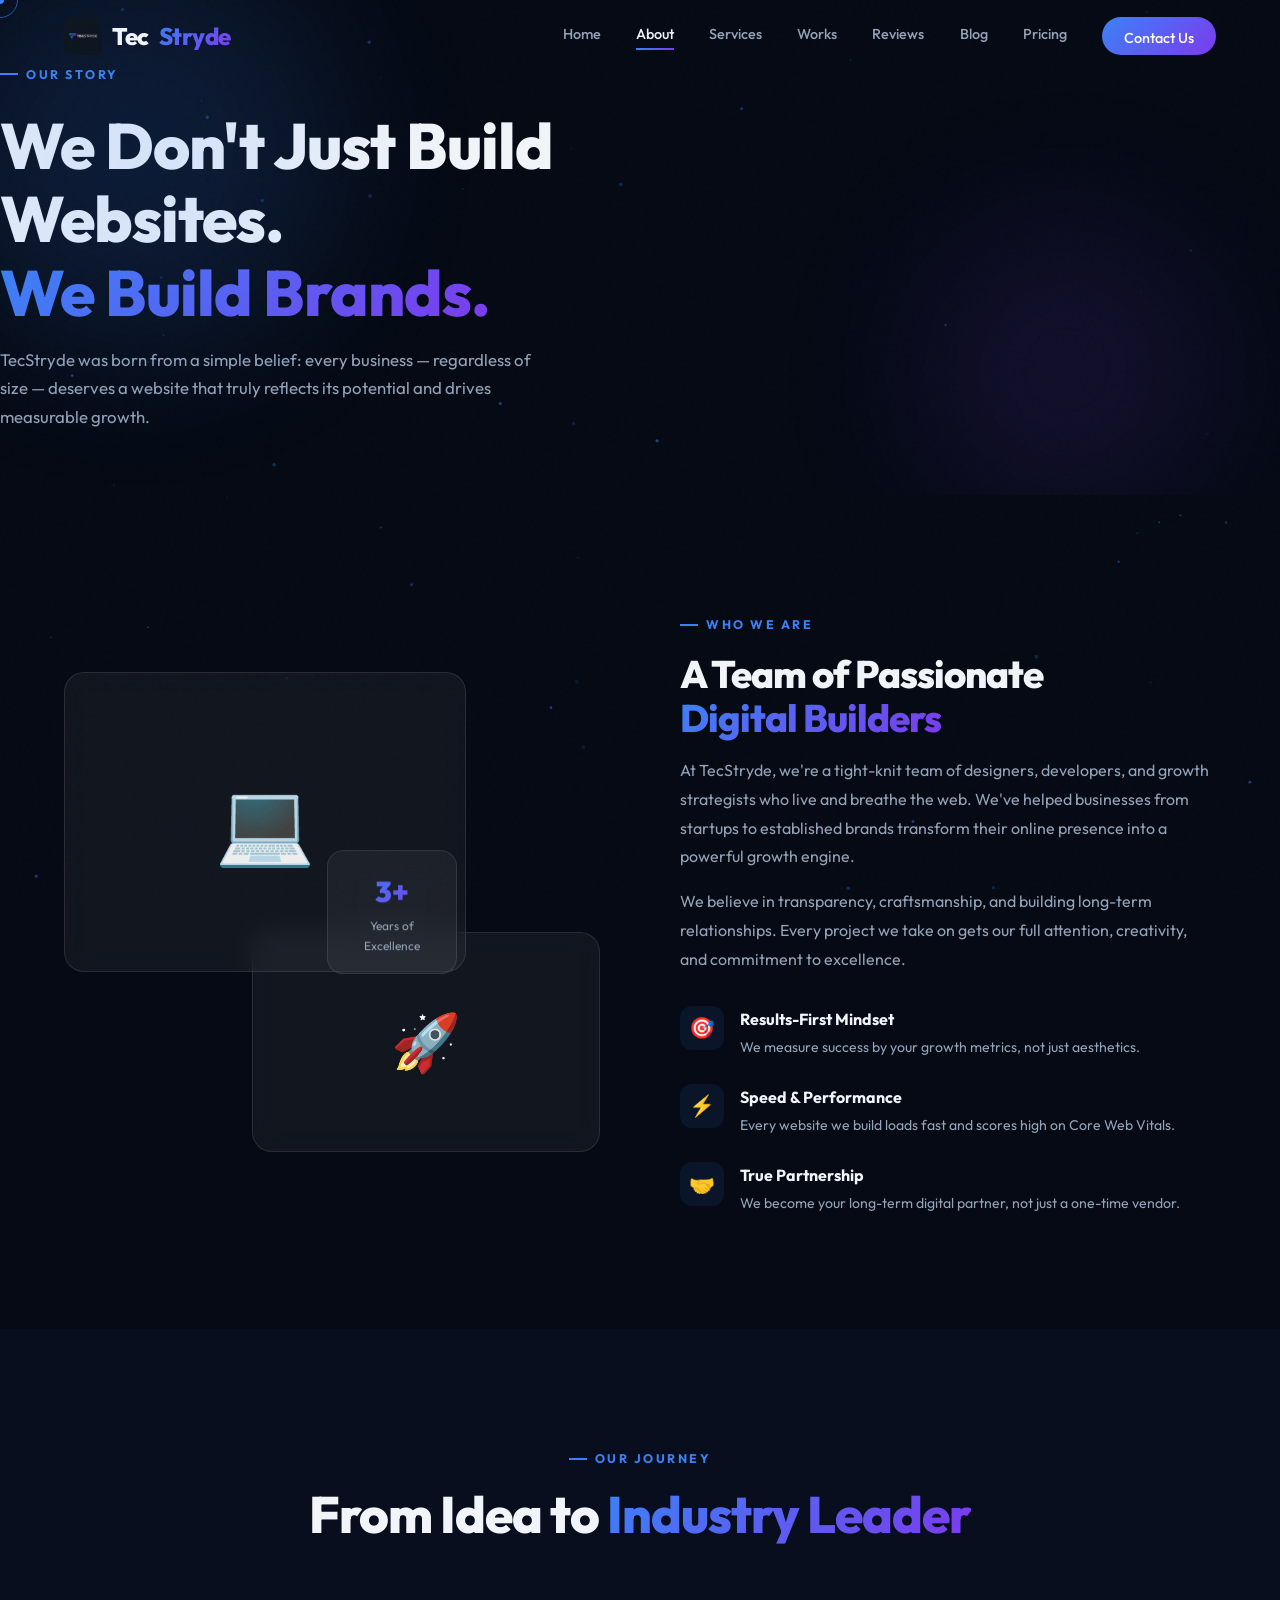
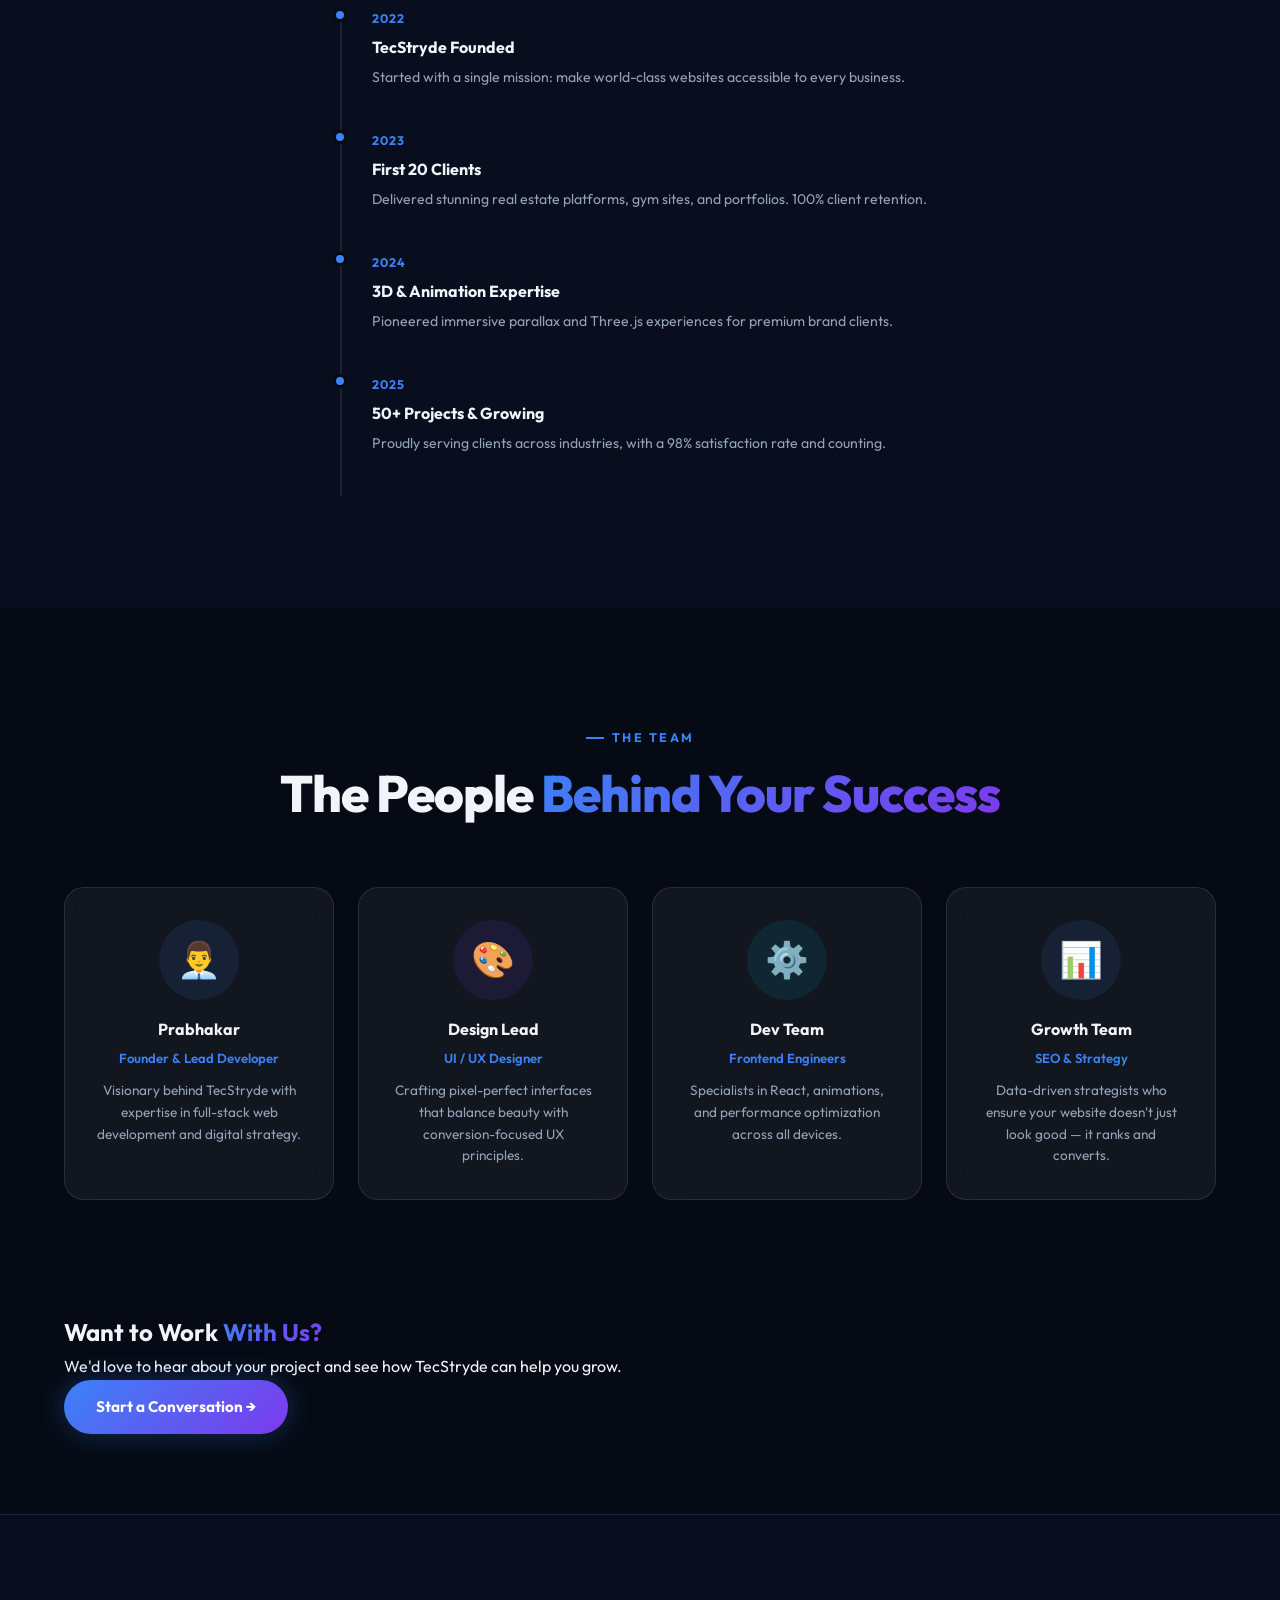
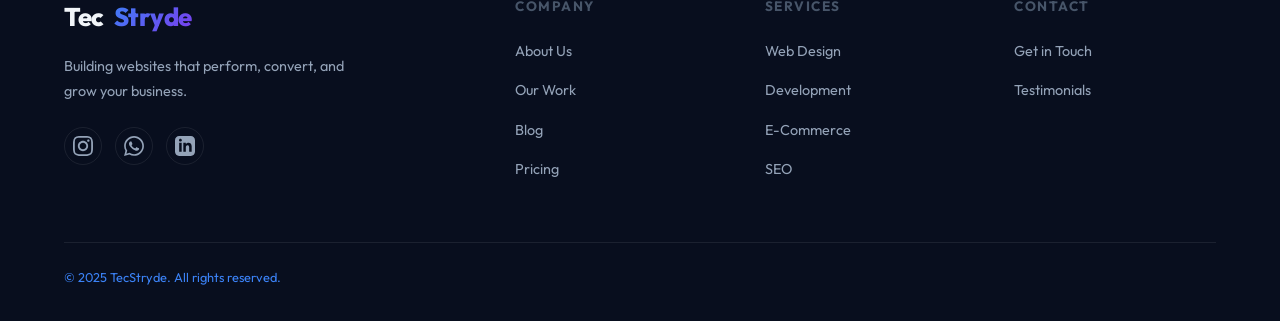
==== pages/about.html @ 7eb5294d "Add files via upload" ====
<!DOCTYPE html>
<html lang="en">

<head>
    <meta charset="UTF-8" />
    <meta name="viewport" content="width=device-width, initial-scale=1.0" />
    <meta name="description"
        content="About TecStryde – Our story, mission, and the team behind your digital success." />
    <title>About Us | Tecstryde</title>
    <link rel="stylesheet" href="../assets/css/global.css" />
    <link rel="icon" href="../assets/images/logo.png" />
    <style>
        .about-hero {
            min-height: 55vh;
            display: flex;
            flex-direction: column;
            justify-content: center;
            padding: calc(var(--nav-h)+4rem) 5vw 4rem;
            position: relative;
            overflow: hidden;
        }

        .about-story {
            display: grid;
            grid-template-columns: 1fr 1fr;
            gap: 5rem;
            align-items: center;
        }

        .about-visual {
            position: relative;
        }

        .about-img-stack {
            position: relative;
            height: 480px;
        }

        .about-img-card {
            position: absolute;
            width: 75%;
            border-radius: 20px;
            overflow: hidden;
        }

        .about-img-card.main {
            top: 0;
            left: 0;
            z-index: 2;
        }

        .about-img-card.second {
            bottom: 0;
            right: 0;
            z-index: 1;
            width: 65%;
        }

        .about-badge-float {
            position: absolute;
            top: 50%;
            left: 50%;
            transform: translate(-50%, -50%) translateX(60px);
            z-index: 3;
            background: var(--glass);
            backdrop-filter: blur(16px);
            border: 1px solid var(--glass-border);
            border-radius: 16px;
            padding: 1rem 1.5rem;
            text-align: center;
            min-width: 130px;
        }

        .abt-val {
            display: flex;
            gap: 1.5rem;
            flex-direction: column;
            margin-top: 2rem;
        }

        .abt-val-item {
            display: flex;
            gap: 1rem;
            align-items: flex-start;
        }

        .abt-val-icon {
            width: 44px;
            height: 44px;
            border-radius: 12px;
            background: rgba(59, 130, 246, 0.1);
            display: flex;
            align-items: center;
            justify-content: center;
            font-size: 1.3rem;
            flex-shrink: 0;
        }

        .timeline {
            position: relative;
            padding-left: 2rem;
        }

        .timeline::before {
            content: '';
            position: absolute;
            left: 0;
            top: 0;
            bottom: 0;
            width: 2px;
            background: var(--border);
        }

        .tl-item {
            position: relative;
            padding-bottom: 2.5rem;
        }

        .tl-dot {
            position: absolute;
            left: -2.45rem;
            width: 14px;
            height: 14px;
            border-radius: 50%;
            background: var(--accent-blue);
            border: 3px solid var(--bg-primary);
        }

        .tl-year {
            font-size: 0.78rem;
            font-weight: 700;
            color: var(--accent-blue);
            letter-spacing: 1px;
            text-transform: uppercase;
        }

        .tl-title {
            font-weight: 700;
            font-size: 1rem;
            margin: 0.3rem 0;
        }

        .tl-desc {
            color: var(--text-secondary);
            font-size: 0.88rem;
        }

        .team-grid {
            display: grid;
            grid-template-columns: repeat(4, 1fr);
            gap: 1.5rem;
        }

        .team-card {
            padding: 2rem;
            text-align: center;
        }

        .team-avatar {
            width: 80px;
            height: 80px;
            border-radius: 50%;
            margin: 0 auto 1rem;
            display: flex;
            align-items: center;
            justify-content: center;
            font-size: 2.2rem;
        }

        .team-name {
            font-weight: 700;
            font-size: 1rem;
        }

        .team-role {
            color: var(--accent-blue);
            font-size: 0.82rem;
            font-weight: 600;
            margin-top: 0.2rem;
        }

        .team-bio {
            color: var(--text-secondary);
            font-size: 0.85rem;
            margin-top: 0.7rem;
            line-height: 1.6;
        }

        @media(max-width:1024px) {
            .team-grid {
                grid-template-columns: repeat(2, 1fr);
            }

            .about-story {
                grid-template-columns: 1fr;
                gap: 3rem;
            }

            .about-img-stack {
                height: 380px;
                max-width: 500px;
                margin: 0 auto;
            }
        }

        @media(max-width:768px) {
            .about-hero {
                min-height: auto;
                padding: calc(var(--nav-h) + 2rem) 5vw 4rem;
            }
            .about-img-stack {
                height: 320px;
            }
            .team-grid {
                grid-template-columns: 1fr;
            }
        }
        
        @media(max-width:480px) {
            .about-img-stack { height: 260px; }
            .about-badge-float { transform: translate(-50%, -50%) translateX(40px); padding: 0.8rem 1rem; min-width: 110px; }
        }
    </style>
</head>

<body>
    <div id="loader">
        <div class="loader-logo">Tec<span>Stryde</span></div>
        <div class="loader-bar">
            <div class="loader-bar-fill"></div>
        </div>
    </div>
    <div id="cursor-dot"></div>
    <div id="cursor-ring"></div>
    <canvas id="particles-canvas"></canvas>
    <button id="back-top">↑</button>
    <div id="overlay"></div>

    <nav id="navbar">
        <a href="../index.html" class="nav-logo"><img src="../assets/images/logo.png"
                alt="Tecstryde" />Tec<span>Stryde</span></a>
        <div class="nav-links">
            <a href="../index.html">Home</a>
            <a href="about.html" class="active">About</a>
            <a href="services.html">Services</a>
            <a href="works.html">Works</a>
            <a href="reviews.html">Reviews</a>
            <a href="blog.html">Blog</a>
            <a href="pricing.html">Pricing</a>
            <a href="contact.html" class="nav-cta">Contact Us</a>
        </div>
        <div class="nav-hamburger"><span></span><span></span><span></span></div>
    </nav>
    <nav id="mobile-nav">
        <a href="../index.html">Home</a><a href="about.html">About</a><a href="services.html">Services</a>
        <a href="works.html">Works</a><a href="reviews.html">Reviews</a><a href="blog.html">Blog</a>
        <a href="pricing.html">Pricing</a><a href="contact.html">Contact Us</a>
    </nav>

    <!-- HERO -->
    <section class="about-hero">
        <div class="glow-orb orb-blue"
            style="width:400px;height:400px;top:-10%;left:-5%;opacity:0.15;position:absolute;"></div>
        <div class="glow-orb orb-purple"
            style="width:300px;height:300px;bottom:-5%;right:5%;opacity:0.12;position:absolute;"></div>
        <div class="section-tag reveal">Our Story</div>
        <h1 class="section-title reveal" style="font-size:clamp(2.5rem,5vw,4rem);max-width:700px;margin-top:0.5rem;">
            We Don't Just Build Websites.<br /><span>We Build Brands.</span>
        </h1>
        <p class="section-sub reveal" style="margin-top:1rem;">TecStryde was born from a simple belief: every business —
            regardless of size — deserves a website that truly reflects its potential and drives measurable growth.</p>
    </section>

    <!-- STORY -->
    <section>
        <div class="about-story">
            <div class="about-visual reveal-left">
                <div class="about-img-stack">
                    <div class="about-img-card main glass-card"
                        style="height:300px;display:flex;align-items:center;justify-content:center;font-size:5rem;">💻
                    </div>
                    <div class="about-img-card second glass-card"
                        style="height:220px;display:flex;align-items:center;justify-content:center;font-size:3.5rem;">🚀
                    </div>
                    <div class="about-badge-float">
                        <div
                            style="font-size:1.8rem;font-weight:900;background:var(--accent-grad);-webkit-background-clip:text;-webkit-text-fill-color:transparent;">
                            3+</div>
                        <div style="font-size:0.75rem;color:var(--text-secondary);">Years of<br />Excellence</div>
                    </div>
                </div>
            </div>
            <div class="reveal-right">
                <div class="section-tag">Who We Are</div>
                <h2 class="section-title" style="font-size:clamp(1.8rem,3vw,2.5rem);">A Team of
                    Passionate<br /><span>Digital Builders</span></h2>
                <p style="color:var(--text-secondary);margin-top:1rem;line-height:1.8;">At TecStryde, we're a tight-knit
                    team of designers, developers, and growth strategists who live and breathe the web. We've helped
                    businesses from startups to established brands transform their online presence into a powerful
                    growth engine.</p>
                <p style="color:var(--text-secondary);margin-top:1rem;line-height:1.8;">We believe in transparency,
                    craftsmanship, and building long-term relationships. Every project we take on gets our full
                    attention, creativity, and commitment to excellence.</p>
                <div class="abt-val">
                    <div class="abt-val-item">
                        <div class="abt-val-icon">🎯</div>
                        <div><strong>Results-First Mindset</strong><br /><span
                                style="color:var(--text-secondary);font-size:0.88rem;">We measure success by your growth
                                metrics, not just aesthetics.</span></div>
                    </div>
                    <div class="abt-val-item">
                        <div class="abt-val-icon">⚡</div>
                        <div><strong>Speed & Performance</strong><br /><span
                                style="color:var(--text-secondary);font-size:0.88rem;">Every website we build loads fast
                                and scores high on Core Web Vitals.</span></div>
                    </div>
                    <div class="abt-val-item">
                        <div class="abt-val-icon">🤝</div>
                        <div><strong>True Partnership</strong><br /><span
                                style="color:var(--text-secondary);font-size:0.88rem;">We become your long-term digital
                                partner, not just a one-time vendor.</span></div>
                    </div>
                </div>
            </div>
        </div>
    </section>

    <!-- TIMELINE -->
    <section style="background:var(--bg-secondary);">
        <div class="section-header center reveal">
            <div class="section-tag">Our Journey</div>
            <h2 class="section-title">From Idea to <span>Industry Leader</span></h2>
        </div>
        <div style="max-width:600px;margin:0 auto;">
            <div class="timeline">
                <div class="tl-item reveal">
                    <div class="tl-dot"></div>
                    <div class="tl-year">2022</div>
                    <div class="tl-title">TecStryde Founded</div>
                    <div class="tl-desc">Started with a single mission: make world-class websites accessible to every
                        business.</div>
                </div>
                <div class="tl-item reveal">
                    <div class="tl-dot"></div>
                    <div class="tl-year">2023</div>
                    <div class="tl-title">First 20 Clients</div>
                    <div class="tl-desc">Delivered stunning real estate platforms, gym sites, and portfolios. 100%
                        client retention.</div>
                </div>
                <div class="tl-item reveal">
                    <div class="tl-dot"></div>
                    <div class="tl-year">2024</div>
                    <div class="tl-title">3D & Animation Expertise</div>
                    <div class="tl-desc">Pioneered immersive parallax and Three.js experiences for premium brand
                        clients.</div>
                </div>
                <div class="tl-item reveal">
                    <div class="tl-dot"></div>
                    <div class="tl-year">2025</div>
                    <div class="tl-title">50+ Projects & Growing</div>
                    <div class="tl-desc">Proudly serving clients across industries, with a 98% satisfaction rate and
                        counting.</div>
                </div>
            </div>
        </div>
    </section>

    <!-- TEAM -->
    <section>
        <div class="section-header center reveal">
            <div class="section-tag">The Team</div>
            <h2 class="section-title">The People <span>Behind Your Success</span></h2>
        </div>
        <div class="team-grid" data-stagger>
            <div class="glass-card team-card" data-tilt>
                <div class="team-avatar" style="background:rgba(59,130,246,0.1);">👨‍💼</div>
                <div class="team-name">Prabhakar</div>
                <div class="team-role">Founder & Lead Developer</div>
                <div class="team-bio">Visionary behind TecStryde with expertise in full-stack web development and
                    digital strategy.</div>
            </div>
            <div class="glass-card team-card" data-tilt>
                <div class="team-avatar" style="background:rgba(124,58,237,0.1);">🎨</div>
                <div class="team-name">Design Lead</div>
                <div class="team-role">UI / UX Designer</div>
                <div class="team-bio">Crafting pixel-perfect interfaces that balance beauty with conversion-focused UX
                    principles.</div>
            </div>
            <div class="glass-card team-card" data-tilt>
                <div class="team-avatar" style="background:rgba(6,182,212,0.1);">⚙️</div>
                <div class="team-name">Dev Team</div>
                <div class="team-role">Frontend Engineers</div>
                <div class="team-bio">Specialists in React, animations, and performance optimization across all devices.
                </div>
            </div>
            <div class="glass-card team-card" data-tilt>
                <div class="team-avatar" style="background:rgba(59,130,246,0.1);">📊</div>
                <div class="team-name">Growth Team</div>
                <div class="team-role">SEO & Strategy</div>
                <div class="team-bio">Data-driven strategists who ensure your website doesn't just look good — it ranks
                    and converts.</div>
            </div>
        </div>
    </section>

    <!-- CTA -->
    <div class="cta-section reveal" style="margin:0 5vw 5rem;">
        <h2>Want to Work <span
                style="background:var(--accent-grad);-webkit-background-clip:text;-webkit-text-fill-color:transparent;">With
                Us?</span></h2>
        <p>We'd love to hear about your project and see how TecStryde can help you grow.</p>
        <a href="contact.html" class="btn btn-primary">Start a Conversation →</a>
    </div>

    <footer>
        <div class="footer-grid">
            <div class="footer-brand">
                <div class="nav-logo" style="font-size:1.6rem;">Tec<span>Stryde</span></div>
                <p>Building websites that perform, convert, and grow your business.</p>
                <div class="footer-socials">
                    <a href="https://www.instagram.com/tecstryde_?utm_source=qr&igsh=MTU2eGlkaHN6YmFhaA==" target="_blank" aria-label="Instagram">
                        <svg viewBox="0 0 24 24"><path d="M12 2.163c3.204 0 3.584.012 4.85.07 3.252.148 4.771 1.074 4.919 4.919.058 1.265.069 1.645.069 4.849 0 3.205-.012 3.584-.069 4.849-.149 3.843-1.667 4.77-4.919 4.919-1.266.058-1.644.07-4.85.07-3.204 0-3.584-.012-4.849-.07-3.26-.149-4.771-1.075-4.919-4.919-.058-1.265-.07-1.644-.07-4.849 0-3.204.013-3.583.07-4.849.149-3.843 1.667-4.77 4.919-4.919 1.266-.057 1.645-.069 4.849-.069zm0-2.163c-3.259 0-3.667.014-4.947.072-4.358.2-6.78 2.618-6.98 6.98-.059 1.281-.073 1.689-.073 4.948 0 3.259.014 3.668.072 4.948.2 4.358 2.618 6.78 6.98 6.98 1.281.058 1.689.072 4.948.072 3.259 0 3.668-.014 4.948-.072 4.354-.2 6.782-2.618 6.979-6.98.059-1.28.073-1.689.073-4.948 0-3.259-.014-3.667-.072-4.947-.196-4.354-2.617-6.78-6.979-6.98-1.281-.059-1.69-.073-4.949-.073zm0 5.838c-3.403 0-6.162 2.759-6.162 6.162s2.759 6.163 6.162 6.163 6.162-2.759 6.162-6.163c0-3.403-2.759-6.162-6.162-6.162zm0 10.162c-2.209 0-4-1.79-4-4 0-2.209 1.791-4 4-4s4 1.791 4 4c0 2.21-1.791 4-4 4zm6.406-11.845c-.796 0-1.441.645-1.441 1.44s.645 1.44 1.441 1.44c.795 0 1.439-.645 1.439-1.44s-.644-1.44-1.439-1.44z"/></svg>
                    </a>
                    <a href="https://wa.me/916369690438" target="_blank" aria-label="WhatsApp">
                        <svg viewBox="0 0 24 24"><path d="M.057 24l1.687-6.163c-1.041-1.804-1.588-3.849-1.587-5.946.003-6.556 5.338-11.891 11.893-11.891 3.181.001 6.167 1.24 8.413 3.488 2.245 2.248 3.481 5.236 3.48 8.414-.003 6.557-5.338 11.892-11.893 11.892-1.99-.001-3.951-.5-5.688-1.448l-6.305 1.654zm6.597-3.807c1.676.995 3.276 1.591 5.392 1.592 5.448 0 9.886-4.438 9.889-9.886.002-5.462-4.415-9.89-9.881-9.892-5.452 0-9.887 4.438-9.889 9.886-.001 2.225.651 3.891 1.746 5.634l-.999 3.648 3.742-.982zm11.387-5.464c-.074-.124-.272-.198-.57-.347-.297-.149-1.758-.868-2.031-.967-.272-.099-.47-.149-.669.149-.198.297-.768.967-.941 1.165-.173.198-.347.223-.644.074-.297-.149-1.255-.462-2.39-1.353-.883-.788-1.48-1.761-1.653-2.059-.173-.297-.018-.458.13-.606.134-.133.297-.347.446-.521.151-.172.2-.296.3-.495.099-.198.05-.372-.025-.521-.075-.148-.669-1.611-.916-2.206-.242-.579-.487-.501-.669-.51l-.57-.01c-.198 0-.52.074-.792.372s-1.04 1.016-1.04 2.479 1.065 2.876 1.213 3.074c.149.198 2.095 3.2 5.076 4.487.709.306 1.263.489 1.694.626.712.226 1.36.194 1.872.118.571-.085 1.758-.719 2.006-1.413.248-.695.248-1.29.173-1.414z"/></svg>
                    </a>
                    <a href="https://www.linkedin.com/in/tecstryde-66b7923b2?utm_source=share&utm_campaign=share_via&utm_content=profile&utm_medium=android_app" target="_blank" aria-label="LinkedIn">
                        <svg viewBox="0 0 24 24"><path d="M19 0h-14c-2.761 0-5 2.239-5 5v14c0 2.761 2.239 5 5 5h14c2.762 0 5-2.239 5-5v-14c0-2.761-2.238-5-5-5zm-11 19h-3v-11h3v11zm-1.5-12.268c-.966 0-1.75-.79-1.75-1.764s.784-1.764 1.75-1.764 1.75.79 1.75 1.764-.783 1.764-1.75 1.764zm13.5 12.268h-3v-5.604c0-3.368-4-3.113-4 0v5.604h-3v-11h3v1.765c1.396-2.586 7-2.777 7 2.476v6.759z"/></svg>
                    </a>
                </div>
            </div>
            <div class="footer-col">
                <h4>Company</h4>
                <ul>
                    <li><a href="about.html">About Us</a></li>
                    <li><a href="works.html">Our Work</a></li>
                    <li><a href="blog.html">Blog</a></li>
                    <li><a href="pricing.html">Pricing</a></li>
                </ul>
            </div>
            <div class="footer-col">
                <h4>Services</h4>
                <ul>
                    <li><a href="services.html">Web Design</a></li>
                    <li><a href="services.html">Development</a></li>
                    <li><a href="services.html">E-Commerce</a></li>
                    <li><a href="services.html">SEO</a></li>
                </ul>
            </div>
            <div class="footer-col">
                <h4>Contact</h4>
                <ul>
                    <li><a href="contact.html">Get in Touch</a></li>
                    <li><a href="reviews.html">Testimonials</a></li>
                </ul>
            </div>
        </div>
        <div class="footer-bottom"><span>© 2025 <span>TecStryde</span>. All rights reserved.</span></div>
    </footer>
    <script src="../assets/js/main.js"></script>
</body>

</html>
---- assets/css/global.css ----
/* ============================================================
   TECSTRYDE – GLOBAL DESIGN SYSTEM
   ============================================================ */

@import url('https://fonts.googleapis.com/css2?family=Outfit:wght@300;400;500;600;700;800;900&family=Space+Grotesk:wght@300;400;500;600;700&display=swap');

/* ── CSS VARIABLES ── */
:root {
  --bg-primary:    #050a14;
  --bg-secondary:  #080e1e;
  --bg-card:       rgba(255,255,255,0.03);
  --accent-blue:   #3b82f6;
  --accent-purple: #7c3aed;
  --accent-cyan:   #06b6d4;
  --accent-grad:   linear-gradient(135deg, #3b82f6 0%, #7c3aed 100%);
  --accent-grad2:  linear-gradient(135deg, #7c3aed 0%, #06b6d4 100%);
  --text-primary:  #f1f5f9;
  --text-secondary:#94a3b8;
  --text-muted:    #475569;
  --border:        rgba(255,255,255,0.08);
  --border-accent: rgba(59,130,246,0.3);
  --glass:         rgba(255,255,255,0.05);
  --glass-border:  rgba(255,255,255,0.10);
  --shadow-glow:   0 0 40px rgba(59,130,246,0.2);
  --font-main:     'Outfit', sans-serif;
  --font-alt:      'Space Grotesk', sans-serif;
  --nav-h:         72px;
}

/* ── RESET ── */
*, *::before, *::after { box-sizing: border-box; margin: 0; padding: 0; }
html { scroll-behavior: smooth; overflow-x: hidden; }
body {
  font-family: var(--font-main);
  background: var(--bg-primary);
  color: var(--text-primary);
  line-height: 1.7;
  overflow-x: hidden;
  cursor: none;
}
a { color: inherit; text-decoration: none; }
img { max-width: 100%; display: block; }
ul { list-style: none; }
button { cursor: none; font-family: inherit; border: none; outline: none; }
input, textarea { font-family: inherit; }

/* ── SCROLLBAR ── */
::-webkit-scrollbar { width: 5px; }
::-webkit-scrollbar-track { background: var(--bg-secondary); }
::-webkit-scrollbar-thumb { background: var(--accent-blue); border-radius: 99px; }

/* ── CUSTOM CURSOR ── */
#cursor-dot {
  position: fixed; top: 0; left: 0; pointer-events: none; z-index: 99999;
  width: 8px; height: 8px;
  background: var(--accent-blue);
  border-radius: 50%;
  transform: translate(-50%,-50%);
  transition: transform 0.1s ease;
}
#cursor-ring {
  position: fixed; top: 0; left: 0; pointer-events: none; z-index: 99998;
  width: 36px; height: 36px;
  border: 1.5px solid rgba(59,130,246,0.6);
  border-radius: 50%;
  transform: translate(-50%,-50%);
  transition: transform 0.18s ease, width 0.25s, height 0.25s, border-color 0.25s;
}
body:has(a:hover) #cursor-ring,
body:has(button:hover) #cursor-ring {
  width: 56px; height: 56px;
  border-color: var(--accent-purple);
}

/* ── NOISE OVERLAY ── */
body::before {
  content: ''; position: fixed; inset: 0; pointer-events: none; z-index: 9997;
  background-image: url("data:image/svg+xml,%3Csvg viewBox='0 0 256 256' xmlns='http://www.w3.org/2000/svg'%3E%3Cfilter id='n'%3E%3CfeTurbulence type='fractalNoise' baseFrequency='0.9' numOctaves='4' stitchTiles='stitch'/%3E%3C/filter%3E%3Crect width='100%25' height='100%25' filter='url(%23n)' opacity='0.03'/%3E%3C/svg%3E");
  opacity: 0.4;
}

/* ── NAVBAR ── */
#navbar {
  position: fixed; top: 0; left: 0; right: 0; z-index: 9000;
  height: var(--nav-h);
  display: flex; align-items: center; justify-content: space-between;
  padding: 0 5vw;
  transition: background 0.4s ease, backdrop-filter 0.4s, box-shadow 0.4s;
}
#navbar.scrolled {
  background: rgba(5,10,20,0.85);
  backdrop-filter: blur(18px);
  box-shadow: 0 1px 0 var(--border);
}
.nav-logo {
  display: flex; align-items: center; gap: 10px;
  font-size: 1.5rem; font-weight: 800; letter-spacing: -0.5px;
}
.nav-logo span { background: var(--accent-grad); -webkit-background-clip: text; -webkit-text-fill-color: transparent; }
.nav-logo img { width: 38px; height: 38px; object-fit: contain; border-radius: 8px; }
.nav-links { display: flex; gap: 2.2rem; align-items: center; }
.nav-links a {
  font-size: 0.9rem; font-weight: 500; color: var(--text-secondary);
  position: relative; padding-bottom: 4px;
  transition: color 0.3s;
}
.nav-links a::after {
  content: ''; position: absolute; bottom: 0; left: 0;
  width: 0; height: 2px;
  background: var(--accent-grad);
  transition: width 0.3s ease;
}
.nav-links a:hover, .nav-links a.active { color: var(--text-primary); }
.nav-links a:hover::after, .nav-links a.active::after { width: 100%; }
.nav-cta {
  padding: 9px 22px; border-radius: 99px;
  background: var(--accent-grad);
  font-weight: 600; font-size: 0.85rem; color: #fff !important;
  transition: opacity 0.3s, transform 0.3s, box-shadow 0.3s;
}
.nav-cta:hover { opacity: 0.9; transform: scale(1.04); box-shadow: 0 0 20px rgba(59,130,246,0.4); }
.nav-cta::after { display: none !important; }

/* ── HAMBURGER ── */
.nav-hamburger { display: none; flex-direction: column; gap: 5px; cursor: none; padding: 4px; }
.nav-hamburger span { display: block; width: 24px; height: 2px; background: var(--text-primary); border-radius: 2px; transition: all 0.35s cubic-bezier(.42,0,.58,1); }
.nav-hamburger.open span:nth-child(1) { transform: translateY(7px) rotate(45deg); }
.nav-hamburger.open span:nth-child(2) { opacity: 0; transform: translateX(-8px); }
.nav-hamburger.open span:nth-child(3) { transform: translateY(-7px) rotate(-45deg); }

/* Mobile nav */
#mobile-nav {
  position: fixed; top: 0; right: -100%; bottom: 0; width: 280px; z-index: 8999;
  background: rgba(8,14,30,0.97);
  backdrop-filter: blur(20px);
  padding: calc(var(--nav-h) + 1.5rem) 2rem 2rem;
  display: flex; flex-direction: column; gap: 0.4rem;
  transition: right 0.45s cubic-bezier(.42,0,.58,1);
  border-left: 1px solid var(--border);
}
#mobile-nav.open { right: 0; }
#mobile-nav a {
  padding: 0.9rem 0; font-size: 1.1rem; font-weight: 600;
  border-bottom: 1px solid var(--border);
  color: var(--text-secondary); transition: color 0.3s, padding-left 0.3s;
}
#mobile-nav a:hover { color: var(--text-primary); padding-left: 0.5rem; }
#overlay { position: fixed; inset: 0; background: rgba(0,0,0,0.5); z-index: 8998; opacity: 0; pointer-events: none; transition: opacity 0.3s; }
#overlay.show { opacity: 1; pointer-events: all; }

/* ── FOOTER ── */
footer {
  background: var(--bg-secondary);
  border-top: 1px solid var(--border);
  padding: 5rem 5vw 2rem;
}
.footer-grid {
  display: grid;
  grid-template-columns: 2fr 1fr 1fr 1fr;
  gap: 3rem;
  margin-bottom: 3rem;
}
.footer-brand p { color: var(--text-secondary); font-size: 0.9rem; margin: 1rem 0 1.5rem; max-width: 280px; }
.footer-socials { display: flex; gap: 0.8rem; }
.footer-socials a {
  width: 38px; height: 38px; border-radius: 50%;
  border: 1px solid var(--border);
  display: flex; align-items: center; justify-content: center;
  color: var(--text-secondary);
  transition: border-color 0.3s, color 0.3s, background 0.3s, transform 0.3s;
}
.footer-socials a svg {
  width: 18px;
  height: 18px;
  fill: currentColor;
}
.footer-socials a:hover { border-color: var(--accent-blue); color: var(--accent-blue); background: rgba(59,130,246,0.08); transform: translateY(-3px); }
.footer-col h4 { font-size: 0.85rem; font-weight: 700; text-transform: uppercase; letter-spacing: 1.5px; color: var(--text-muted); margin-bottom: 1.2rem; }
.footer-col ul li { margin-bottom: 0.75rem; }
.footer-col ul li a { color: var(--text-secondary); font-size: 0.9rem; transition: color 0.3s, padding-left 0.3s; }
.footer-col ul li a:hover { color: var(--accent-blue); padding-left: 4px; }
.footer-bottom {
  border-top: 1px solid var(--border);
  padding-top: 1.5rem;
  display: flex; justify-content: space-between; align-items: center;
  flex-wrap: wrap; gap: 1rem;
  color: var(--text-muted); font-size: 0.8rem;
}
.footer-bottom span { color: var(--accent-blue); }

/* ── SECTION COMMONS ── */
section { padding: 7rem 5vw; position: relative; }
.section-tag {
  display: inline-flex; align-items: center; gap: 8px;
  font-size: 0.78rem; font-weight: 700; text-transform: uppercase; letter-spacing: 2.5px;
  color: var(--accent-blue);
  margin-bottom: 1rem;
}
.section-tag::before { content: ''; display: block; width: 18px; height: 2px; background: var(--accent-blue); }
.section-title {
  font-size: clamp(2rem, 4vw, 3.2rem);
  font-weight: 800; line-height: 1.15; letter-spacing: -1px;
}
.section-title span { background: var(--accent-grad); -webkit-background-clip: text; -webkit-text-fill-color: transparent; }
.section-sub { color: var(--text-secondary); font-size: 1.05rem; max-width: 560px; margin-top: 0.8rem; }
.section-header { margin-bottom: 4rem; }
.section-header.center { text-align: center; }
.section-header.center .section-tag { justify-content: center; }
.section-header.center .section-sub { margin: 0.8rem auto 0; }

/* ── BUTTONS ── */
.btn {
  display: inline-flex; align-items: center; gap: 8px;
  padding: 14px 32px; border-radius: 99px;
  font-weight: 700; font-size: 0.95rem;
  transition: all 0.3s ease; position: relative; overflow: hidden;
}
.btn-primary {
  background: var(--accent-grad); color: #fff;
  box-shadow: 0 0 30px rgba(59,130,246,0.3);
}
.btn-primary:hover { transform: translateY(-3px); box-shadow: 0 10px 40px rgba(59,130,246,0.4); }
.btn-outline {
  border: 1.5px solid var(--border-accent); color: var(--text-primary);
  background: transparent;
}
.btn-outline:hover { background: rgba(59,130,246,0.08); border-color: var(--accent-blue); transform: translateY(-3px); }

/* ── GLASS CARD ── */
.glass-card {
  background: var(--glass);
  border: 1px solid var(--glass-border);
  backdrop-filter: blur(12px);
  border-radius: 20px;
  transition: border-color 0.3s, transform 0.3s, box-shadow 0.3s;
}
.glass-card:hover {
  border-color: var(--border-accent);
  transform: translateY(-6px);
  box-shadow: var(--shadow-glow);
}

/* ── FADE-IN ANIMATIONS ── */
.reveal {
  opacity: 0;
  transform: translateY(40px);
  transition: opacity 0.7s ease, transform 0.7s ease;
}
.reveal.visible { opacity: 1; transform: none; }
.reveal-left { opacity: 0; transform: translateX(-40px); transition: opacity 0.7s ease, transform 0.7s ease; }
.reveal-left.visible { opacity: 1; transform: none; }
.reveal-right { opacity: 0; transform: translateX(40px); transition: opacity 0.7s ease, transform 0.7s ease; }
.reveal-right.visible { opacity: 1; transform: none; }

/* ── BACK TO TOP ── */
#back-top {
  position: fixed; bottom: 2rem; right: 2rem; z-index: 8000;
  width: 46px; height: 46px; border-radius: 50%;
  background: var(--accent-grad);
  display: flex; align-items: center; justify-content: center;
  color: #fff; font-size: 1.2rem;
  opacity: 0; pointer-events: none;
  transform: translateY(20px);
  transition: opacity 0.3s, transform 0.3s, box-shadow 0.3s;
  box-shadow: 0 0 20px rgba(59,130,246,0.3);
}
#back-top.show { opacity: 1; pointer-events: all; transform: none; }
#back-top:hover { box-shadow: 0 0 35px rgba(59,130,246,0.5); transform: translateY(-3px); }

/* ── STAT COUNTER ── */
.stat-num {
  font-size: clamp(2.5rem, 5vw, 4rem);
  font-weight: 900;
  background: var(--accent-grad); -webkit-background-clip: text; -webkit-text-fill-color: transparent;
}

/* ── PAGE HERO COMMON ── */
.page-hero {
  min-height: 45vh;
  padding-top: calc(var(--nav-h) + 4rem);
  padding-bottom: 4rem;
  display: flex; flex-direction: column; justify-content: center;
  background: radial-gradient(ellipse 60% 80% at 50% -10%, rgba(59,130,246,0.12) 0%, transparent 70%);
}

/* ── GRID HELPERS ── */
.grid-2 { display: grid; grid-template-columns: repeat(2,1fr); gap: 2rem; }
.grid-3 { display: grid; grid-template-columns: repeat(3,1fr); gap: 2rem; }
.grid-4 { display: grid; grid-template-columns: repeat(4,1fr); gap: 2rem; }

/* ── TAG CHIP ── */
.chip {
  padding: 5px 14px; border-radius: 99px; font-size: 0.75rem; font-weight: 600;
  border: 1px solid var(--border-accent); color: var(--accent-blue); background: rgba(59,130,246,0.08);
}

/* ── GRADIENT LINE ── */
.grad-line { height: 3px; background: var(--accent-grad); border-radius: 99px; margin: 0.5rem 0; }

/* ── RESPONSIVE ── */
@media (min-width: 1440px) {
  :root { --nav-h: 80px; }
  section { padding: 8rem 8vw; }
  .section-title { font-size: 3.5rem; }
}

@media (max-width: 1200px) {
  section { padding: 6rem 5vw; }
}

@media (max-width: 1024px) {
  .grid-4 { grid-template-columns: repeat(2,1fr); }
  .grid-3 { grid-template-columns: repeat(2,1fr); }
  .footer-grid { grid-template-columns: repeat(2,1fr); gap: 2.5rem; }
  .section-title { font-size: 2.8rem; }
}

@media (max-width: 768px) {
  :root { --nav-h: 64px; }
  .nav-links { display: none; }
  .nav-hamburger { display: flex; }
  .grid-2, .grid-3, .grid-4 { grid-template-columns: 1fr; gap: 1.5rem; }
  .footer-grid { grid-template-columns: 1fr; gap: 2rem; }
  section { padding: 4.5rem 5vw; }
  .section-title { font-size: 2.4rem; }
  .section-sub { font-size: 0.95rem; }
  
  /* Mobile optimization for cursor */
  #cursor-dot, #cursor-ring { display: none !important; }
  body { cursor: auto !important; }
  button, a { cursor: pointer !important; }
}

@media (max-width: 480px) {
  .section-title { font-size: 2rem; }
  .btn { width: 100%; justify-content: center; }
  .footer-bottom { flex-direction: column; text-align: center; }
}

/* ── PARTICLE CANVAS ── */
#particles-canvas {
  position: fixed; inset: 0; z-index: -1; pointer-events: none;
}

/* ── LOADING SCREEN ── */
#loader {
  position: fixed; inset: 0; z-index: 99999;
  background: var(--bg-primary);
  display: flex; flex-direction: column; align-items: center; justify-content: center;
  gap: 1.5rem;
  transition: opacity 0.6s ease, visibility 0.6s;
}
#loader.hidden { opacity: 0; visibility: hidden; }
.loader-logo { font-size: 2rem; font-weight: 900; }
.loader-logo span { background: var(--accent-grad); -webkit-background-clip: text; -webkit-text-fill-color: transparent; }
.loader-bar { width: 220px; height: 3px; background: var(--border); border-radius: 99px; overflow: hidden; }
.loader-bar-fill { height: 100%; width: 0; background: var(--accent-grad); border-radius: 99px; transition: width 1.8s cubic-bezier(.17,.67,.3,1); }

/* ── GLOW ORBS ── */
.glow-orb {
  position: absolute; border-radius: 50%; pointer-events: none; z-index: 0;
  filter: blur(80px); opacity: 0.18;
}
.orb-blue { background: var(--accent-blue); }
.orb-purple { background: var(--accent-purple); }
.orb-cyan { background: var(--accent-cyan); }

/* ── SOCIAL ICONS styling ── */
.footer-socials a svg, .social-bar a svg {
  width: 20px;
  height: 20px;
  fill: currentColor;
  transition: transform 0.3s ease;
}
.footer-socials a:hover svg, .social-bar a:hover svg {
  transform: translateY(-3px) scale(1.1);
}
.footer-socials a, .social-bar a {
  display: inline-flex;
  align-items: center;
  justify-content: center;
  gap: 0.5rem;
  transition: color 0.3s ease, transform 0.3s ease;
}
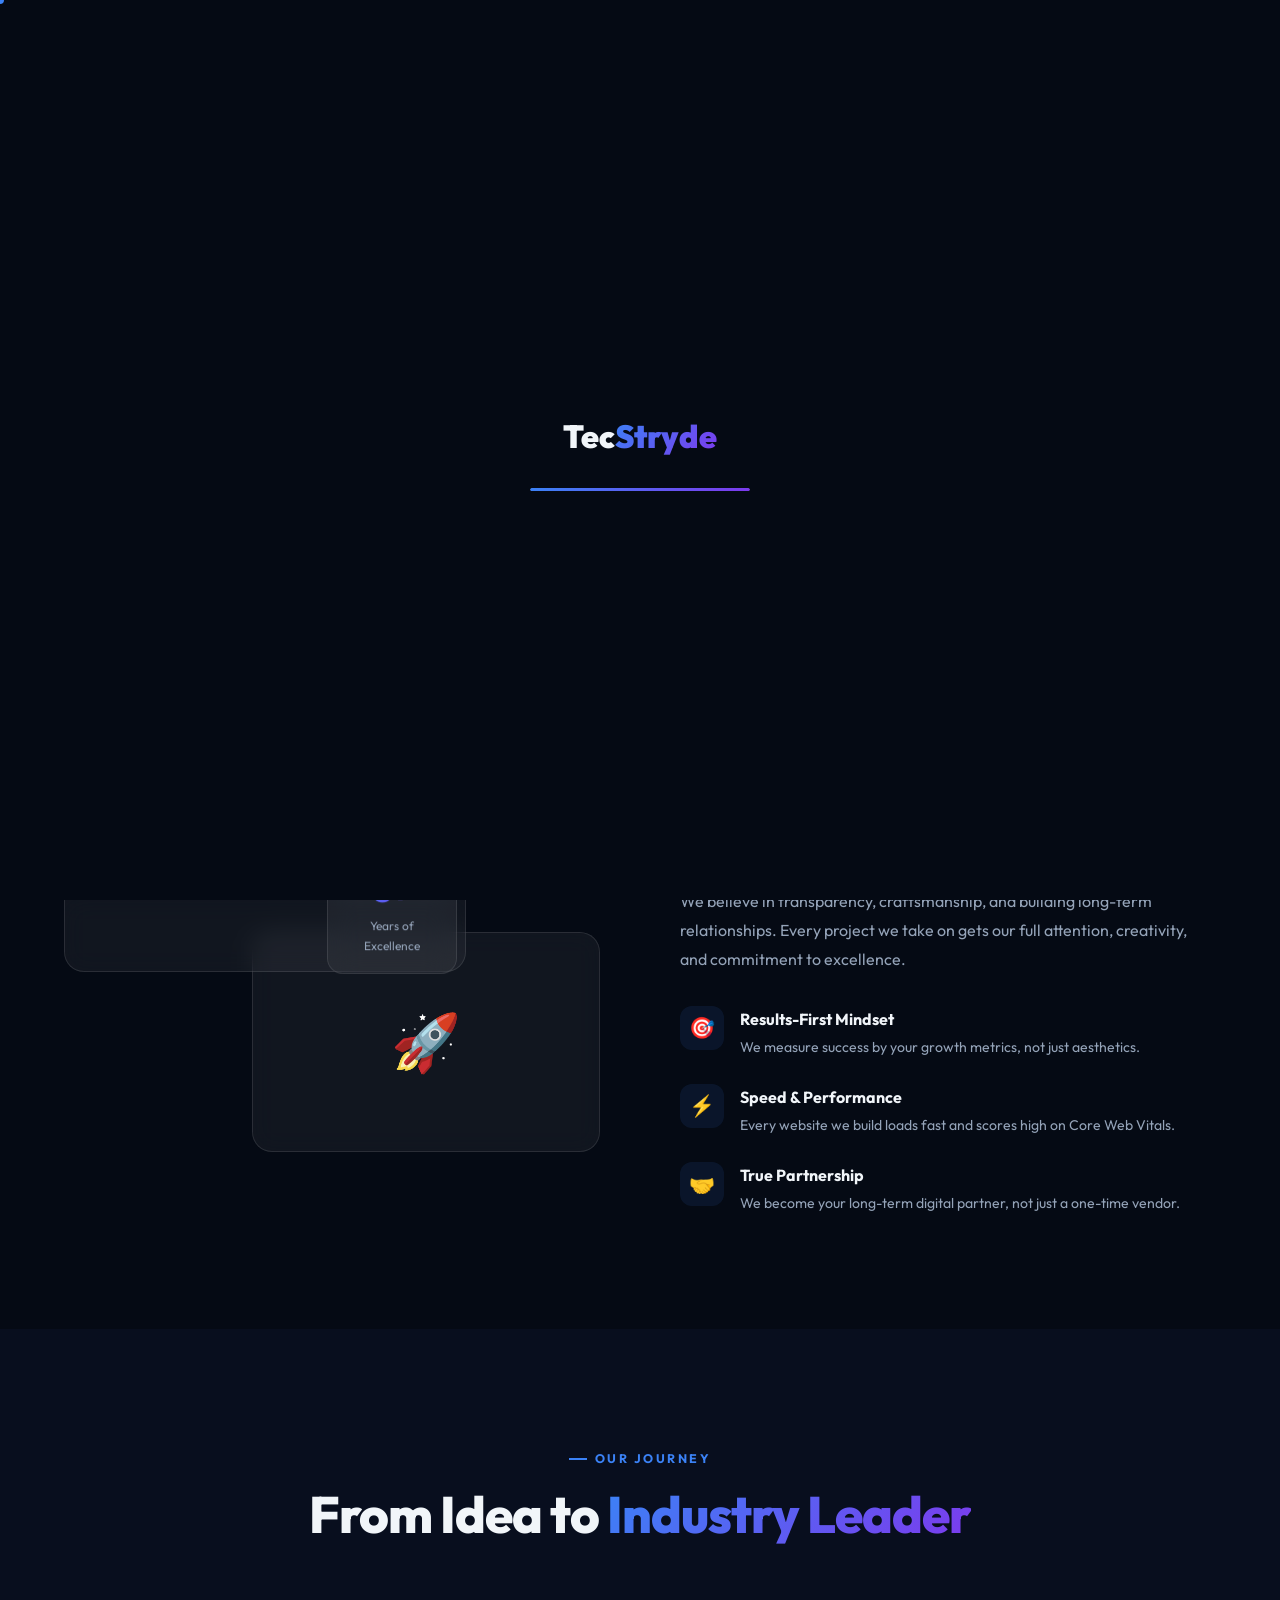
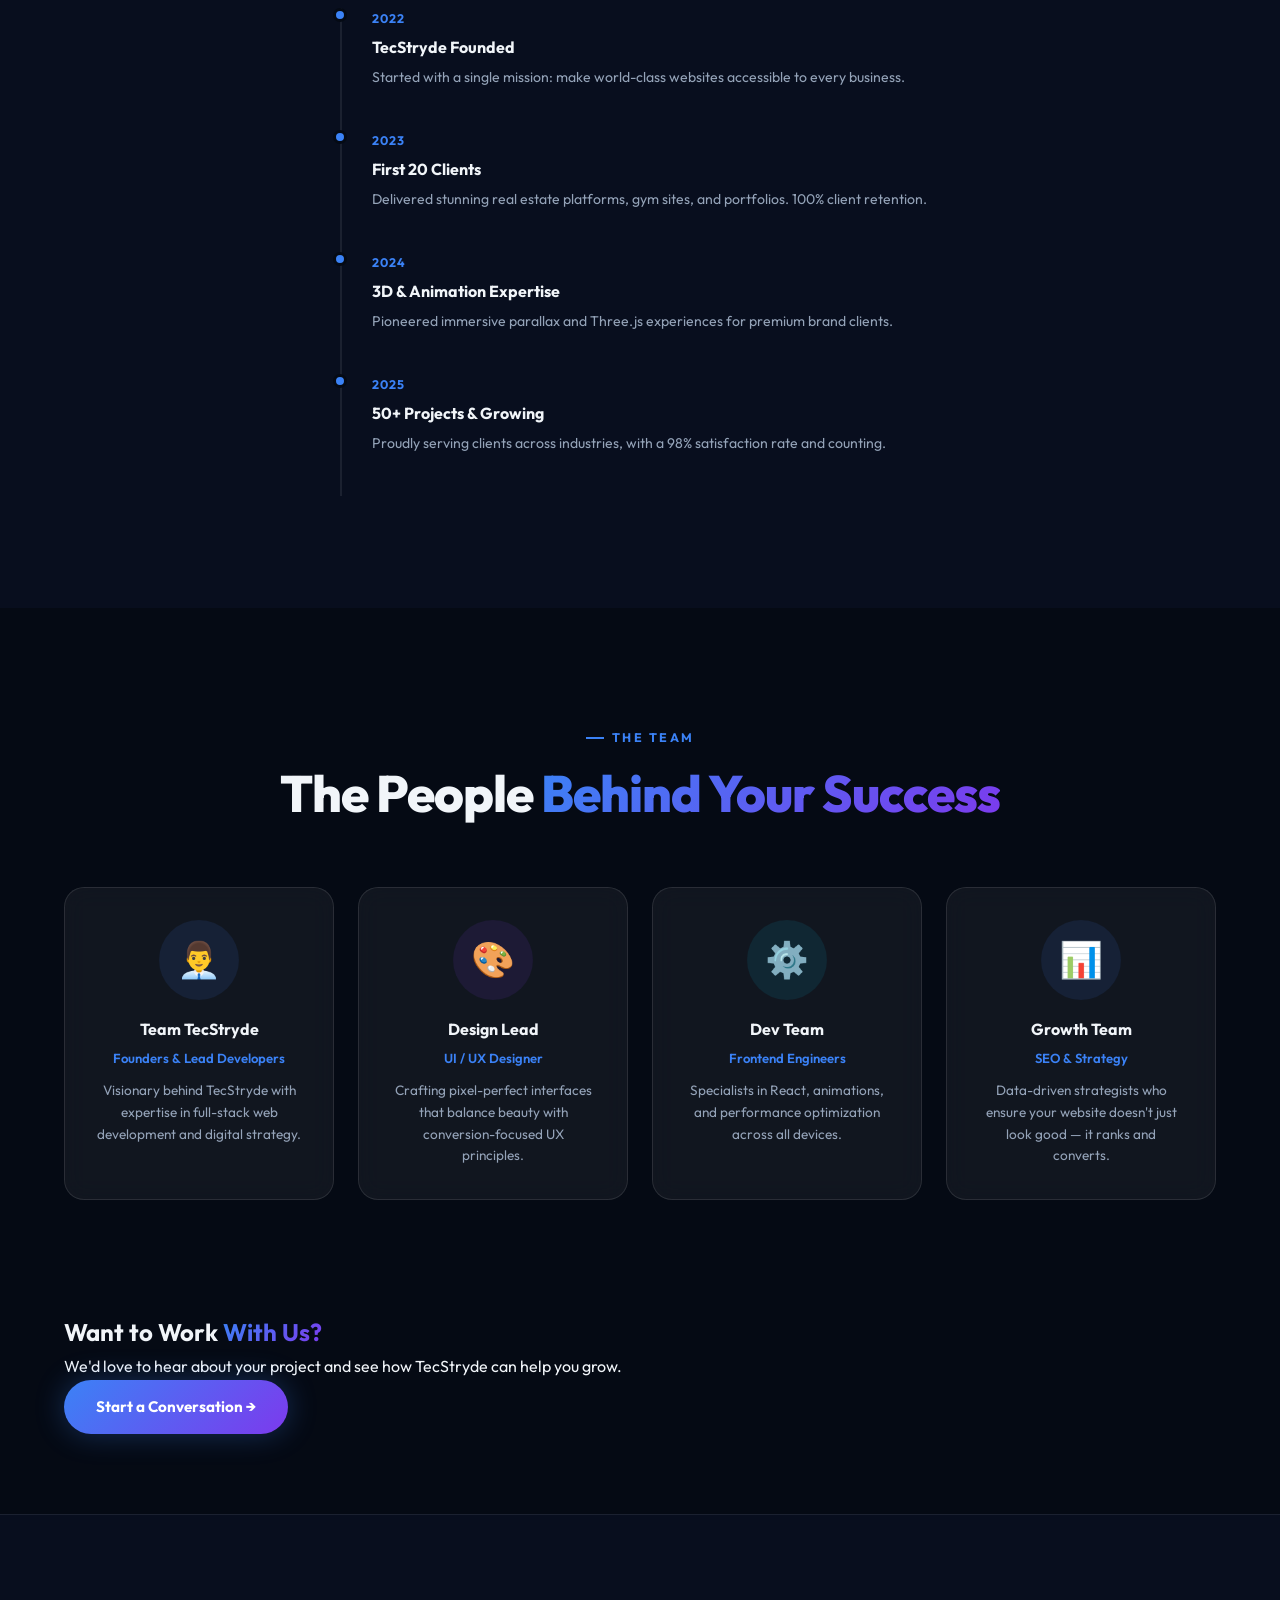
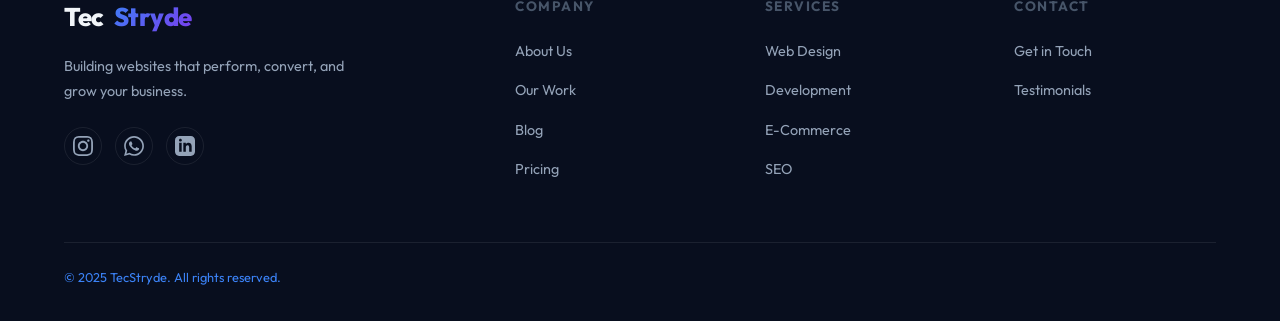
==== commit 438451d2: "Update about.html" ====
--- a/pages/about.html
+++ b/pages/about.html
@@ -374,8 +374,8 @@
         <div class="team-grid" data-stagger>
             <div class="glass-card team-card" data-tilt>
                 <div class="team-avatar" style="background:rgba(59,130,246,0.1);">👨‍💼</div>
-                <div class="team-name">Prabhakar</div>
-                <div class="team-role">Founder & Lead Developer</div>
+                <div class="team-name">Team TecStryde</div>
+                <div class="team-role">Founders & Lead Developers</div>
                 <div class="team-bio">Visionary behind TecStryde with expertise in full-stack web development and
                     digital strategy.</div>
             </div>
@@ -460,4 +460,4 @@
     <script src="../assets/js/main.js"></script>
 </body>
 
-</html>+</html>
